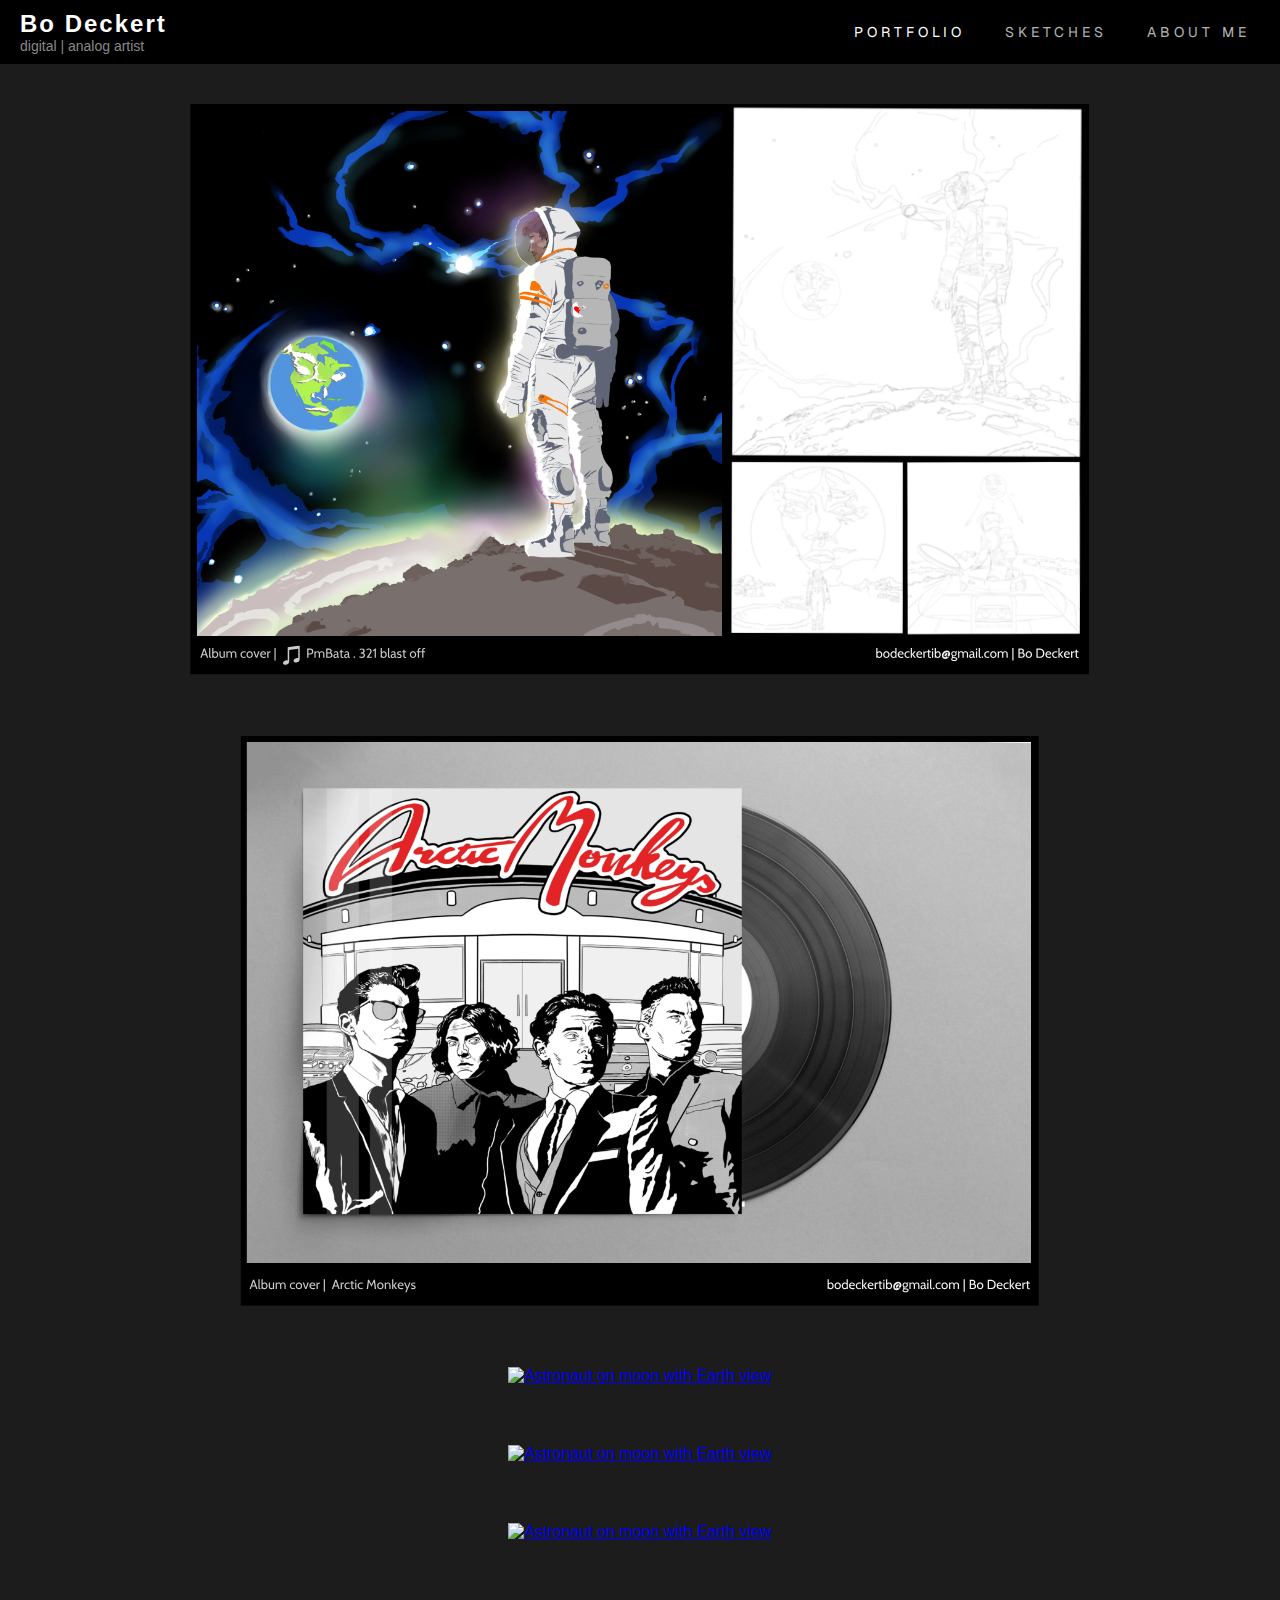
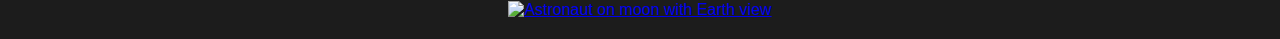
==== index.html @ 019dc4ca "Initial commit" ====
<!DOCTYPE html>
<html lang="en">
<head>
    <meta charset="UTF-8">
    <meta name="viewport" content="width=device-width, initial-scale=1.0">
    <title>Bo Deckert - Digital & Analog Artist</title>
    <link rel="stylesheet" href="stylesheet/stylesheet.css">
</head>
<body>
    <header>
        <div>
            <div class="logo">Bo Deckert</div>
            <div class="subtitle">digital | analog artist</div>
        </div>
        <!-- Hamburger menu button -->
        <button class="hamburger-menu"   aria-label="Toggle navigation">
            <span class="bar"></span>
            <span class="bar"></span>
            <span class="bar"></span>
        </button>
        <nav class="desktop-nav">
            <a href="/index.html" class="nav-link">PORTFOLIO</a>
            <a href="/pages/sketches.html">SKETCHES</a>
            <a href="/pages/aboutme.html">ABOUT ME</a>
        </nav>
        <nav class="mobile-nav">
            <a href="/index.html">PORTFOLIO</a>
            <a href="/pages/sketches.html">SKETCHES</a>
            <a href="/pages/aboutme.html">ABOUT ME</a>
        </nav>
    </header>


    <div class="main-content">
        <div class="main-artwork">
            <a href="#" class="image-link">
                <img src="/images/Astronaut.svg" alt="Astronaut on moon with Earth view" class="artwork-image">
            </a>
        </div>
    </div>


    <div class="main-content">
        <div class="main-artwork">
            <a href="#" class="image-link">
                <img src="/images/music.svg" alt="Astronaut on moon with Earth view" class="artwork-image">
            </a>
        </div>
    </div>
    
    <div class="main-content">
        <div class="main-artwork">
            <a href="#" class="image-link">
                <img src="images/portfolio_2024_2.jpg" alt="Astronaut on moon with Earth view" class="artwork-image">
            </a>
        </div>
    </div>

    <div class="main-content">
        <div class="main-artwork">
            <a href="#" class="image-link">
                <img src="images/portfolio_2024_4.jpg" alt="Astronaut on moon with Earth view" class="artwork-image">
            </a>
        </div>
    </div>

    <div class="main-content">
        <div class="main-artwork">
            <a href="#" class="image-link">
                <img src="images/portfolio_2024_5.jpg" alt="Astronaut on moon with Earth view" class="artwork-image">
            </a>
        </div>
    </div>

    <div class="main-content">
        <div class="main-artwork">
            <a href="#" class="image-link">
                <img src="images/portfolio_update_2022_heroine.jpg" alt="Astronaut on moon with Earth view" class="artwork-image">
            </a>
        </div>
    </div>

    <div id="modal" class="modal">
        <span class="close">&times;</span>
        
        <div class="modal-content-wrapper">
            <img class="modal-content" id="modal-image" src="">
        </div>
    
        <button class="prev" id="prevBtn">
            <svg xmlns="http://www.w3.org/2000/svg" viewBox="0 0 24 24" width="48" height="48">
                <path d="M15 19l-7-7 7-7" fill="none" stroke="white" stroke-width="2"/>
            </svg>
        </button>
    
        <button class="next" id="nextBtn">
            <svg xmlns="http://www.w3.org/2000/svg" viewBox="0 0 24 24" width="48" height="48">
                <path d="M9 5l7 7-7 7" fill="none" stroke="white" stroke-width="2"/>
            </svg>
        </button>
    </div>
    
    

    <div id="modal" class="modal">
        <span class="close">&times;</span>
        <img class="modal-content" id="modal-image" src="">
    </div>

    <script src="javascript/javascript.js"></script>
</body>
<script>
    // JavaScript to toggle the mobile menu
    document.addEventListener("DOMContentLoaded", () => {
        const hamburgerMenu = document.querySelector(".hamburger-menu");
        const mobileNav = document.querySelector(".mobile-nav");

        // Toggle the mobile menu on hamburger click
        hamburgerMenu.addEventListener("click", () => {
            mobileNav.classList.toggle("active");
        });
    });
</script>
</html>
---- stylesheet/stylesheet.css ----
@import url('https://fonts.googleapis.com/css2?family=Cabin:ital,wght@0,400..700;1,400..700&display=swap');
@import url('https://fonts.googleapis.com/css2?family=Cabin:ital,wght@0,400..700;1,400..700&family=Geist:wght@100..900&display=swap');
@import url('https://fonts.googleapis.com/css2?family=Abril+Fatface&family=Dancing+Script:wght@400..700&family=Lobster&family=Shadows+Into+Light&display=swap');


body {
  margin: 0;
  font-family: Arial, sans-serif;
  background: #1c1c1c;
  color: white;
}

header {
  padding: 10px 20px;
  display: flex;
  justify-content: space-between;
  align-items: center;
  background: #000;
}

.header-container {
  display: flex;
  flex-direction: column;
  align-items: flex-start;
}

.logo {
  font-size: 24px;
  font-weight: bold;
  letter-spacing: 2px;
}

.subtitle {
  font-size: 14px;
  color: #888;
}

    /* Desktop Navigation */
    .desktop-nav {
      display: flex;
      gap: 20px;
  }

    /* Hamburger Menu */
    .hamburger-menu {
      display: none;
      flex-direction: column;
      justify-content: space-between;
      width: 30px;
      height: 18px;
      background: none;
      border: none;
      cursor: pointer;
      z-index: 1000; /* Ensure it stays above other elements */
  }

  .hamburger-menu .bar {
      width: 100%;
      height: 3px;
      background-color: white;
      border-radius: 2px;
  }

  /* Mobile Navigation */
  .mobile-nav {
      display: none; /* Hidden by default */
      position: absolute;
      top: 60px; /* Below header */
      left: 0;
      width: 100%;
      background-color: #000;
      flex-direction: column;
      align-items: center;
      padding: 20px 0;
      z-index: 999; /* Ensure it overlays other content */
  }

  .mobile-nav a {
      color: white;
      text-decoration: none;
      padding: 10px 0;
      font-size: 18px;
      width: 100%;
      text-align: center;
      border-bottom: 1px solid #333;
  }

  /* Show the menu when active */
  .mobile-nav.active {
      display: flex;
  }

  /* Responsive Styles */
  @media (max-width: 768px) {
      .desktop-nav {
          display: none; /* Hide desktop nav */
      }

      .hamburger-menu {
          display: flex; /* Show hamburger menu on mobile */
      }
  }

nav {
  display: flex;
  color: #888;
  font-size: 14px;
  gap: 20px;
  font-family: 'geist';
}

nav a {
  color: white;
  text-decoration: none;
  opacity: 0.7;
  position: relative;
  letter-spacing: 4px;
  margin: 0 10px;
}

nav a.active {
  color: white;
  opacity: 1;
}


nav a:hover {
  opacity: 1;
  color: white;
}

nav a::after {
  content: '';
  position: absolute;
  bottom: 0;
  left: 0;
  width: 0;
  height: 2px;
  background-color: white;
  transition: width 0.3s ease;
}

nav a:hover::after {
  width: 100%;
}

.main-content {
  display: grid;
  padding: 20px;
  max-width: 900px;
  margin: 0 auto;
  margin-top: 20px;
  justify-items: center; /* Center the content */
}

.main-artwork {
  position: relative;
  display: flex;
  flex-direction: column; /* Stack image and text vertically */
  align-items: center; /* Center the image and text */
  justify-content: center;
}

.main-artwork img {
  width: 100%;
  height: auto;
  display: block;
  cursor: pointer; /* Makes the image clickable */
  max-width: 100%;
}

/* Modal styling */
.modal {
  display: none; /* Hidden by default */
  position: fixed;
  z-index: 9999; /* Ensure modal is on top of everything */
  left: 0;
  top: 0;
  width: 100vw; /* Use viewport width */
  height: 100vh; /* Use viewport height */
  background-color: rgba(28, 28, 28, 0.95); /* Matching your site's dark theme but more opaque */
  justify-content: center;
  align-items: center;
  overflow: hidden;
  background-color: #1c1c1c;

}

.modal-content {
  max-width: 100%;
  max-height: 90vh; /* Ensure image doesn't overflow viewport */
  object-fit: contain;
  margin: auto;
}
body.modal-open {
  overflow: hidden;
  height: 100vh;
  position: fixed;
  width: 100%;
}

/* Modal content wrapper - for slide in/out animation */
.modal-content-wrapper {
  position: relative;
  width: 90%; /* Slightly reduced to ensure it doesn't touch the edges */
  height: 90vh; /* Use viewport height */
  display: flex;
  justify-content: center;
  align-items: center;
  overflow: hidden;
}

/* Slide-out to the left */
.modal-content-wrapper.slide-out-left {
  transform: translateX(-100%); /* Move out to the left */
}

/* Slide-in from the left */
.modal-content-wrapper.slide-in-left {
  transform: translateX(100%); /* Start from the right */
}

/* Slide-out to the right */
.modal-content-wrapper.slide-out-right {
  transform: translateX(100%); /* Move out to the right */
}

/* Slide-in from the right */
.modal-content-wrapper.slide-in-right {
  transform: translateX(-100%); /* Start from the left */
}

.close {
  color: white;
  font-size: 40px;
  font-weight: bold;
  position: fixed; /* Changed to fixed to ensure it stays in view */
  top: 20px;
  right: 30px;
  cursor: pointer;
  z-index: 10000; /* Ensure it's above everything */
  text-shadow: 0 0 10px rgba(0,0,0,0.5); /* Optional: adds a subtle shadow */
}

button.prev,
button.next {
  position: fixed; /* Changed to fixed to ensure they stay in view */
  top: 50%;
  transform: translateY(-50%);
  background: transparent;
  border: none;
  cursor: pointer;
  z-index: 10000;
  padding: 20px;
}

button svg {
  fill: white; /* Set arrow color to white */
  width: 48px;
  height: 48px;
}

button:hover {
  opacity: 0.8;
}

.prev {
  left: 10px;
}

.next {
  right: 10px;
}

/*SKETCHES*/
.grid-container {
  display: grid;
  grid-template-columns: repeat(4, 1fr);
  grid-auto-rows: minmax(250px, auto); /* Increased from 150px */
  gap: 15px; /* Increased from 10px */
  padding: 20px; /* Increased from 10px */
  padding-top: 40px;
  max-width: 1200px;
  grid-gap: 10px;
  margin: 0 auto;
  height: 75vh; /* Make it take up most of the viewport height */
}


.grid-item {
  width: 100%;
  height: 100%;
  overflow: hidden;
  border-radius: 8px;
  box-shadow: 0 2px 4px rgba(0,0,0,0.1);
  transition: transform 0.3s ease;
}

.item1 {
  grid-column: 1;
  grid-row: 1;
}

.item2 {
  grid-column: 1;
  grid-row: 2 / span 2;
}

.item3 {
  grid-column: 2;
  grid-row: 1 / span 2;
}

.item4 {
  grid-column: 3;
  grid-row: 1;
}

.item5 {
  grid-column: 2;
  grid-row: 3;
}

.item6 {
  grid-column: 3;
  grid-row: 2;
}

.item7 {
  grid-column: 3;
  grid-row: 3;
}

/* New items */
.item8 {
  grid-column: 4;
  grid-row: 1 / span 2;
}

.item9 {
  grid-column: 4;
  grid-row: 3;
}

.item10 {
  grid-column: 1;
  grid-row: 4;
}

.item11 {
  grid-column: 2 / span 2;
  grid-row: 4;
}

.item12 {
  grid-column: 4;
  grid-row: 4;
}

img {
  width: 100%;
  height: 100%;
  object-fit: cover;
}

.about-container {
  display: flex;
  flex-wrap: wrap;
  align-items: center;
  justify-content: center;
  gap: 20px;
  padding: 40px 20px;
}

.about-container img {
  max-width: 100%;
  height: auto;
  border-radius: 8px;
  box-shadow: 0 4px 10px rgba(0, 0, 0, 0.1);
}

.about-container .about-text {
  max-width: 600px;
  text-align: left;
  font-size: 1rem;
  line-height: 1.5;
  color: #333;
}

.about-container .about-text h2 {
  font-size: 2rem;
  margin-bottom: 10px;
  color: #222;
}


/* Responsive Design */
@media (max-width: 1024px) {
  .grid-container {
    grid-template-columns: repeat(2, 1fr);
    gap: 10px;
  }

  .grid-item {
    min-height: 200px;
  }

  .logo {
    font-size: 28px;
  }

  nav {
    gap: 15px;
    font-size: 12px;
  }
}

@media (max-width: 768px) {
  .grid-container {
    grid-template-columns: 1fr;
  }

  .logo {
    font-size: 24px;
  }

  .subtitle {
    font-size: 14px;
  }

  nav {
    flex-wrap: wrap;
    gap: 10px;
    font-size: 12px;
  }
}

.image-text {
  position: relative;
  display: inline-block;
}

.image-text img {
  width: 100%;  /* Adjust as necessary */
  height: auto;
}

.view-resume {
  position: absolute;
  top: 65%;
  left: 65%;
  transform: translate(-50%, -50%);
  padding: 12px 24px;  /* Adjust padding to make the button better fit the image size */
  font-size: 16px; /* Adjust font size */
  background-color: #1c1c1c;
  color: white;
  border: none;
  border-color: aquamarine;
  border-radius: 5px;
  cursor: pointer;
  z-index: 1;
}

.view-resume:hover {
  background-color: #282828;
}

/* Responsive Styles */
@media (max-width: 768px) {
  .view-resume {
    padding: 4px 8px; /* Reduce padding to make the button fit better on smaller screens */
    font-size: 6px; /* Adjust font size */
  }
}

@media (max-width: 480px) {
  .view-resume {
    padding: 4px 8px; /* Smaller padding for very small screens */
    font-size: 6px; /* Reduce font size even further */
  }
}

/* Ensure the image resizes properly */
.image-text img {
  width: 100%; /* Make the image responsive */
  height: auto;
}
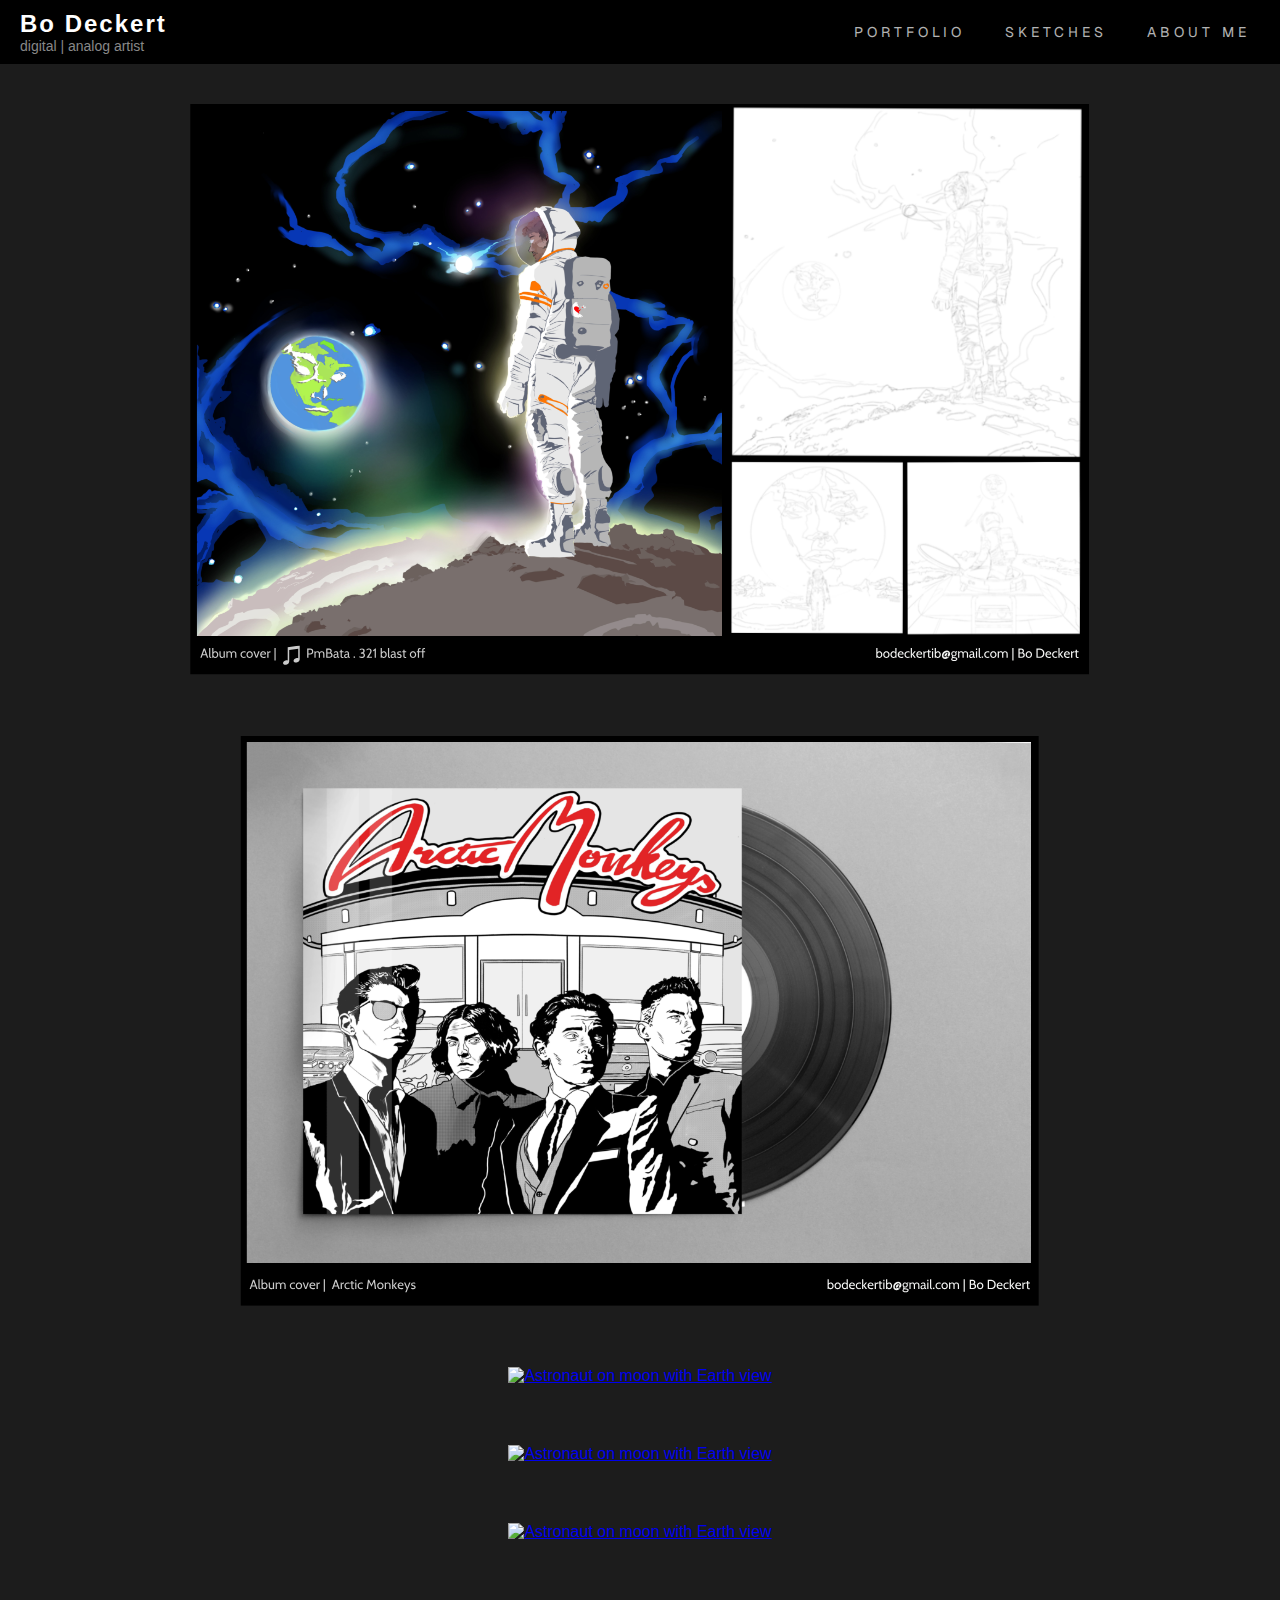
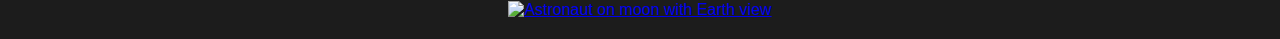
==== commit fb3989a1: "Fix 404 error for pages" ====
--- a/index.html
+++ b/index.html
@@ -19,14 +19,14 @@
             <span class="bar"></span>
         </button>
         <nav class="desktop-nav">
-            <a href="/index.html" class="nav-link">PORTFOLIO</a>
-            <a href="/pages/sketches.html">SKETCHES</a>
-            <a href="/pages/aboutme.html">ABOUT ME</a>
+            <a href="index.html" class="nav-link">PORTFOLIO</a>
+            <a href="pages/sketches.html">SKETCHES</a>
+            <a href="pages/aboutme.html">ABOUT ME</a>
         </nav>
         <nav class="mobile-nav">
-            <a href="/index.html">PORTFOLIO</a>
-            <a href="/pages/sketches.html">SKETCHES</a>
-            <a href="/pages/aboutme.html">ABOUT ME</a>
+            <a href="index.html">PORTFOLIO</a>
+            <a href="pages/sketches.html">SKETCHES</a>
+            <a href="pages/aboutme.html">ABOUT ME</a>
         </nav>
     </header>
 
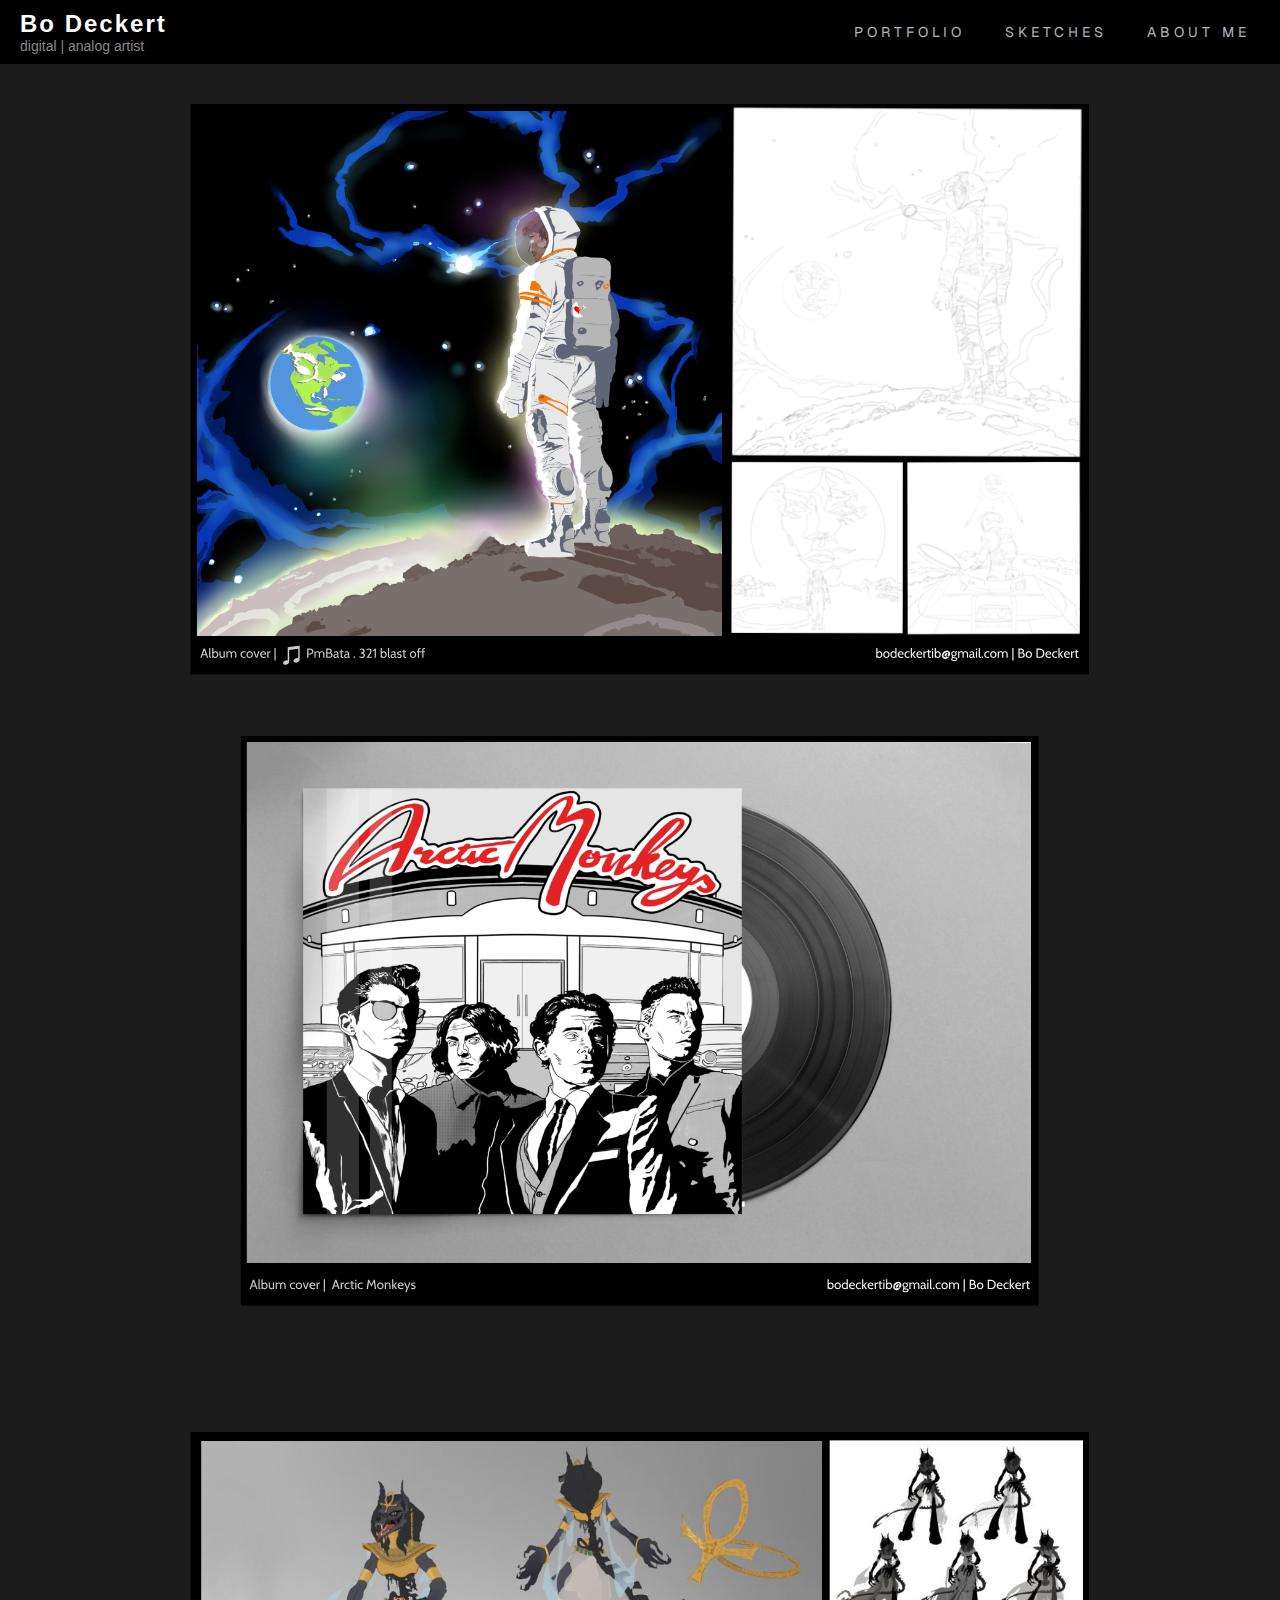
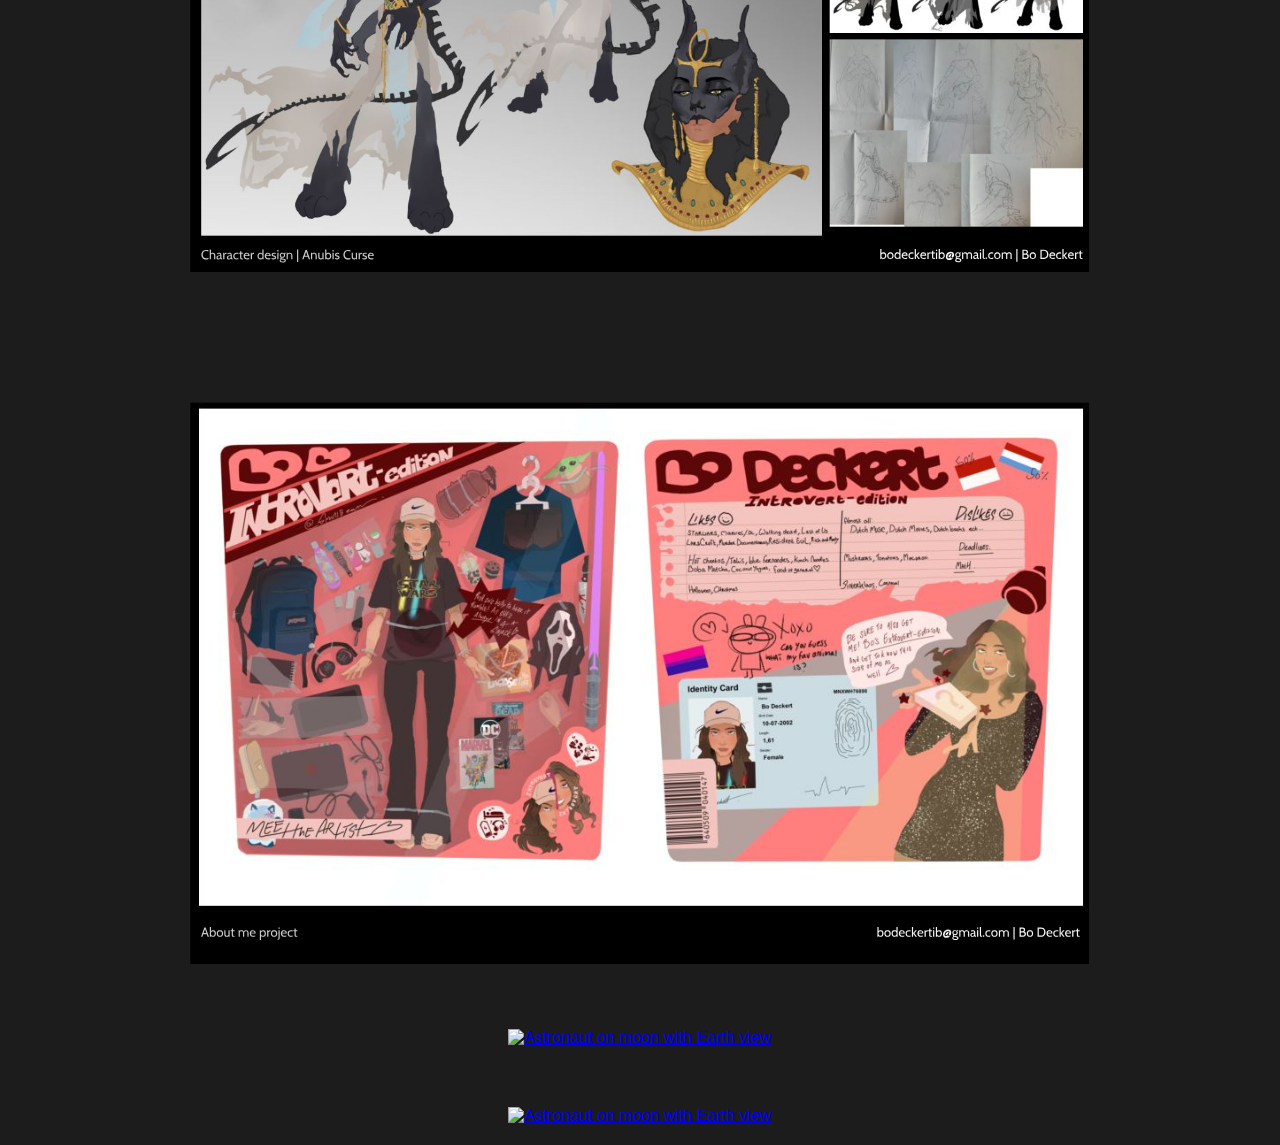
==== commit 4b56d6ac: "Images,javascript index" ====
--- a/index.html
+++ b/index.html
@@ -5,6 +5,7 @@
     <meta name="viewport" content="width=device-width, initial-scale=1.0">
     <title>Bo Deckert - Digital & Analog Artist</title>
     <link rel="stylesheet" href="stylesheet/stylesheet.css">
+    <script src="javascript/javascript.js" defer></script>
 </head>
 <body>
     <header>
@@ -34,7 +35,7 @@
     <div class="main-content">
         <div class="main-artwork">
             <a href="#" class="image-link">
-                <img src="/images/Astronaut.svg" alt="Astronaut on moon with Earth view" class="artwork-image">
+                <img src="images/Astronaut.svg" alt="Astronaut on moon with Earth view" class="artwork-image">
             </a>
         </div>
     </div>
@@ -43,7 +44,7 @@
     <div class="main-content">
         <div class="main-artwork">
             <a href="#" class="image-link">
-                <img src="/images/music.svg" alt="Astronaut on moon with Earth view" class="artwork-image">
+                <img src="images/music.svg" alt="Astronaut on moon with Earth view" class="artwork-image">
             </a>
         </div>
     </div>
@@ -51,7 +52,7 @@
     <div class="main-content">
         <div class="main-artwork">
             <a href="#" class="image-link">
-                <img src="images/portfolio_2024_2.jpg" alt="Astronaut on moon with Earth view" class="artwork-image">
+                <img src="images/bo deckert (4).svg" alt="Astronaut on moon with Earth view" class="artwork-image">
             </a>
         </div>
     </div>
@@ -59,7 +60,7 @@
     <div class="main-content">
         <div class="main-artwork">
             <a href="#" class="image-link">
-                <img src="images/portfolio_2024_4.jpg" alt="Astronaut on moon with Earth view" class="artwork-image">
+                <img src="images/bo deckert.svg" alt="Astronaut on moon with Earth view" class="artwork-image">
             </a>
         </div>
     </div>
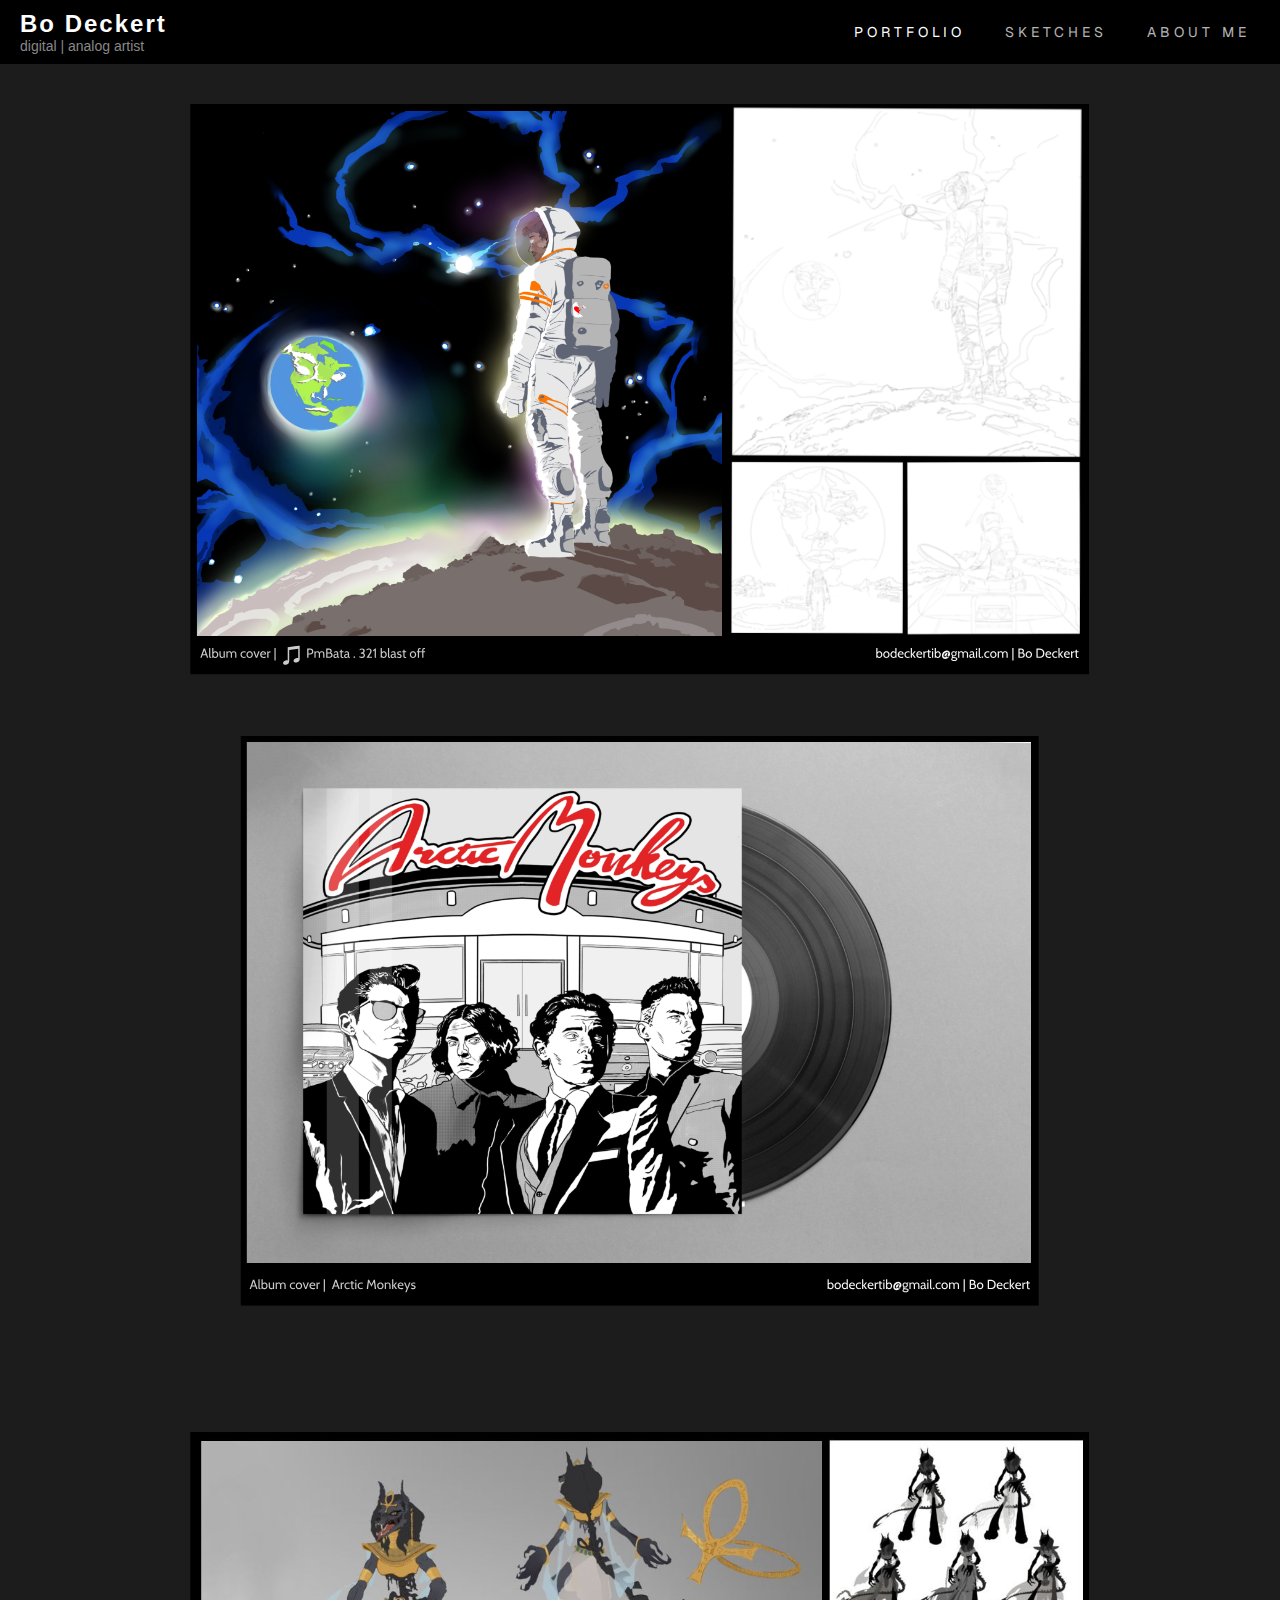
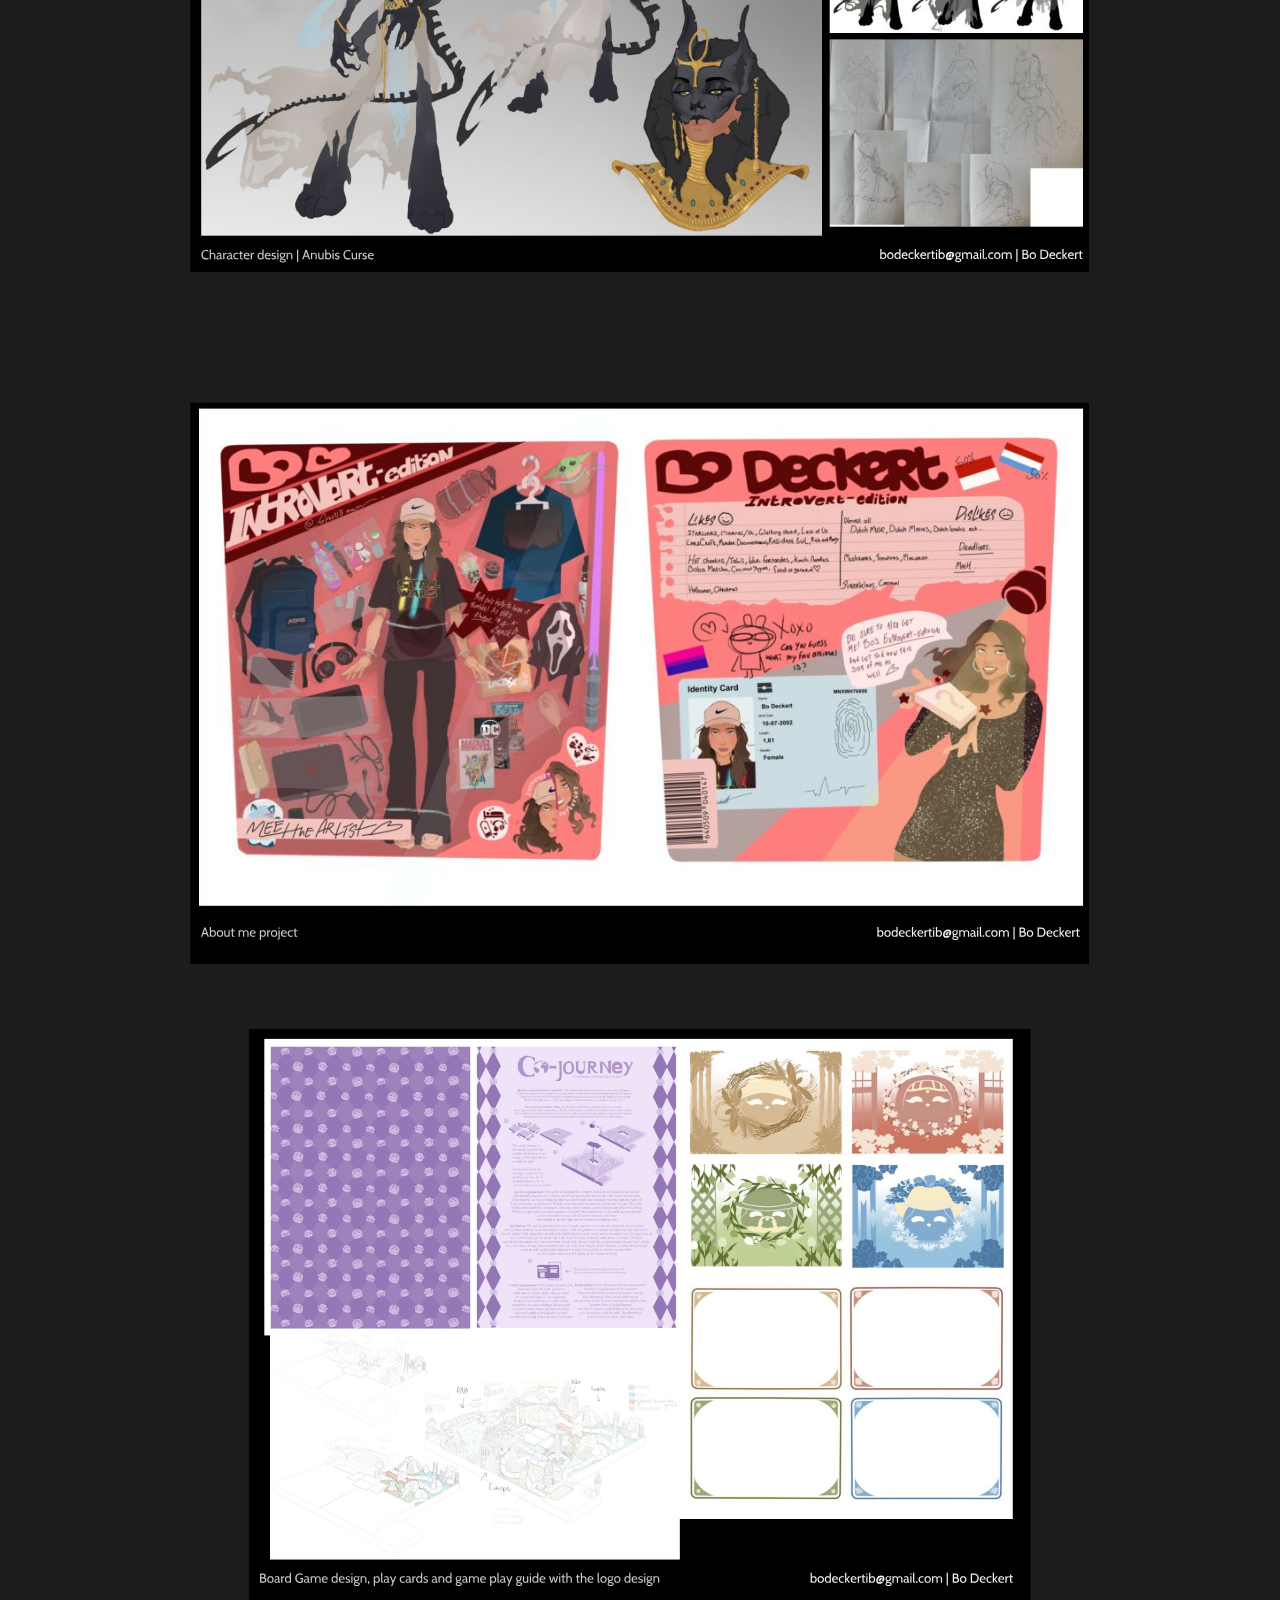
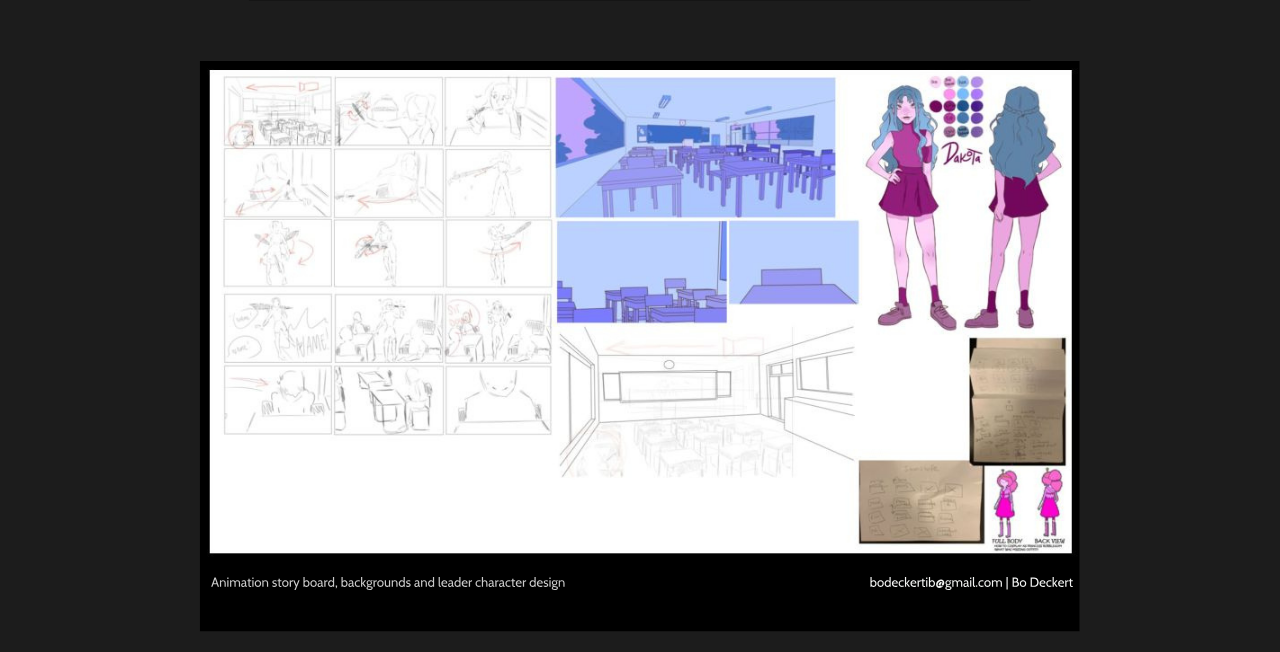
==== commit 6f5f9f0e: "Your commit message here" ====
--- a/index.html
+++ b/index.html
@@ -68,7 +68,7 @@
     <div class="main-content">
         <div class="main-artwork">
             <a href="#" class="image-link">
-                <img src="images/portfolio_2024_5.jpg" alt="Astronaut on moon with Earth view" class="artwork-image">
+                <img src="images/bo deckert (2).svg" alt="Astronaut on moon with Earth view" class="artwork-image">
             </a>
         </div>
     </div>
@@ -76,7 +76,7 @@
     <div class="main-content">
         <div class="main-artwork">
             <a href="#" class="image-link">
-                <img src="images/portfolio_update_2022_heroine.jpg" alt="Astronaut on moon with Earth view" class="artwork-image">
+                <img src="images/bo deckert (1).svg" alt="Astronaut on moon with Earth view" class="artwork-image">
             </a>
         </div>
     </div>
--- a/stylesheet/stylesheet.css
+++ b/stylesheet/stylesheet.css
@@ -297,13 +297,13 @@
 }
 
 .item1 {
-  grid-column: 1;
+  grid-column: 5;
   grid-row: 1;
 }
 
 .item2 {
-  grid-column: 1;
-  grid-row: 2 / span 2;
+  grid-column: 8;
+  grid-row: 2 / span 1;
 }
 
 .item3 {
